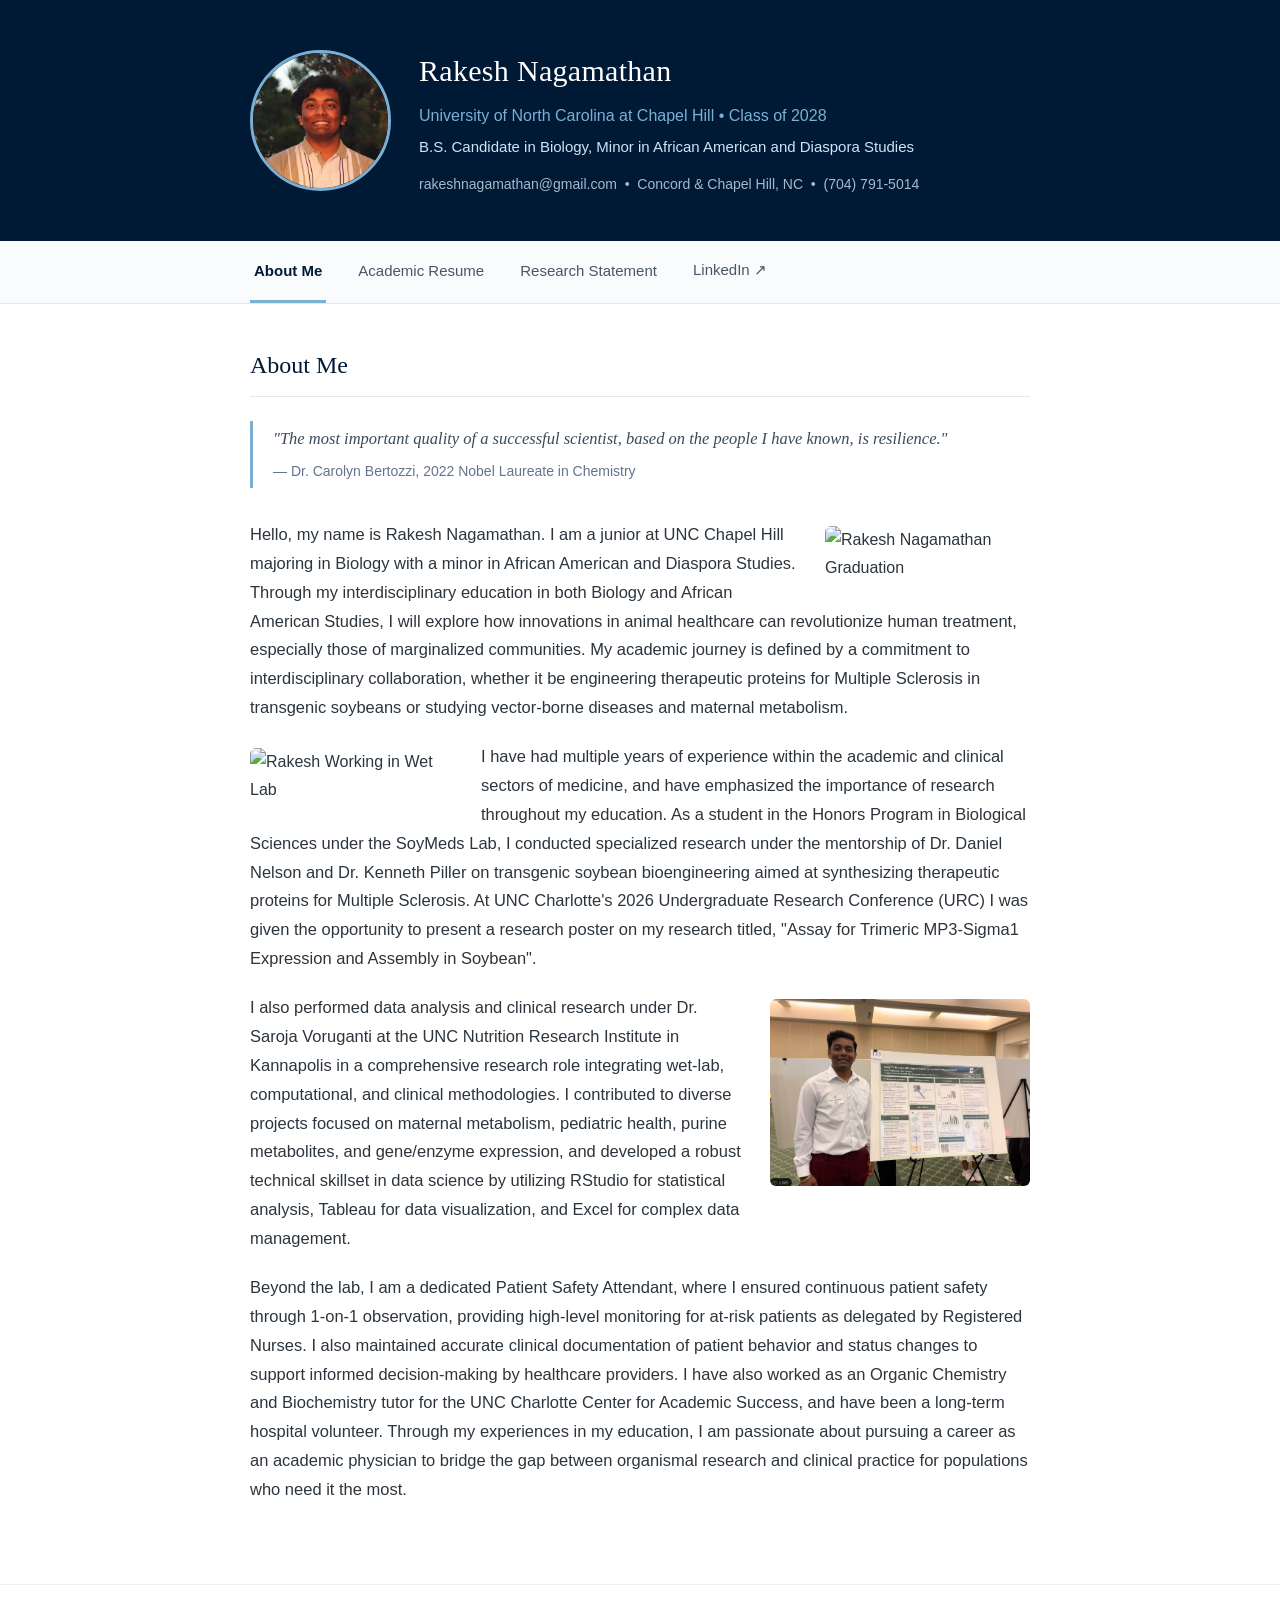
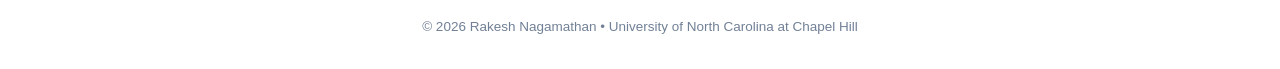
==== index.html @ cd47773c "Update academic portfolia" ====
<!DOCTYPE html>
<html lang="en">
<head>
    <meta charset="UTF-8">
    <meta name="viewport" content="width=device-width, initial-scale=1.0">
    <title>Rakesh Nagamathan - Academic Portfolio</title>
    <style>
        body {
            font-family: 'Calibri', 'Segoe UI', Arial, sans-serif;
            background: #ffffff;
            color: #2c353d;
            margin: 0;
            line-height: 1.75;
        }

        h1, h2, .quote-box {
            font-family: 'Georgia', serif;
        }

        /* Clean Header */
        header {
            background: #001A36;
            color: white;
            padding: 45px 20px;
        }

        .container {
            max-width: 780px;
            margin: 0 auto;
        }

        .profile-container {
            display: flex;
            align-items: center;
            gap: 28px;
        }

        .profile-img {
            width: 135px;
            height: 135px;
            border-radius: 50%;
            border: 3px solid #7BAFD4;
            object-fit: cover;
        }

        h1 {
            margin: 0;
            font-size: 30px;
            font-weight: normal;
            letter-spacing: 0.3px;
        }

        .class-year {
            color: #7BAFD4;
            font-size: 16px;
            display: block;
            margin-top: 4px;
        }

        .subtitle {
            color: #d0e4f5;
            margin-top: 4px;
            font-size: 15px;
        }

        .contact-info {
            font-size: 14px;
            margin-top: 12px;
            color: #a8b8c8;
        }

        /* Minimalist Underline Navigation */
        nav {
            border-bottom: 1px solid #e2e8f0;
            background: #fafbfc;
        }

        .nav-inner {
            display: flex;
            gap: 28px;
            padding: 0 20px;
        }

        .nav-btn {
            font-family: inherit;
            background: none;
            border: none;
            border-bottom: 3px solid transparent;
            color: #4a5568;
            padding: 16px 4px;
            font-size: 15px;
            cursor: pointer;
            text-decoration: none;
            transition: color 0.2s, border-color 0.2s;
        }

        .nav-btn:hover {
            color: #001A36;
        }

        .nav-btn.active {
            color: #001A36;
            font-weight: bold;
            border-bottom-color: #7BAFD4;
        }

        /* Main Content */
        main {
            padding: 40px 20px 60px;
        }

        h2 {
            color: #001A36;
            font-size: 24px;
            font-weight: normal;
            margin: 0 0 24px;
            padding-bottom: 10px;
            border-bottom: 1px solid #e2e8f0;
        }

        p {
            font-size: 16.5px;
            margin: 0 0 20px;
        }

        /* Clean Editorial Quote */
        .quote-box {
            border-left: 3px solid #7BAFD4;
            padding: 4px 0 4px 20px;
            margin: 0 0 32px;
            font-style: italic;
            color: #3b4a59;
            font-size: 16.5px;
        }

        .quote-author {
            font-family: 'Calibri', 'Segoe UI', Arial, sans-serif;
            font-style: normal;
            color: #64748b;
            display: block;
            margin-top: 6px;
            font-size: 14px;
        }

        /* Subtle Floated Images */
        .float-right, .float-left {
            width: 205px;
            border-radius: 6px;
        }
        .float-right { float: right; margin: 6px 0 18px 26px; }
        .float-left { float: left; margin: 6px 26px 18px 0; }
        .poster-img { width: 260px; }

        /* Tabs & PDF */
        .tab-section { display: none; }
        .tab-section.active { display: block; }

        iframe {
            width: 100%;
            height: 720px;
            border: 1px solid #e2e8f0;
            border-radius: 6px;
        }

        footer {
            text-align: center;
            padding: 30px 20px;
            font-size: 13.5px;
            color: #718096;
            border-top: 1px solid #edf2f7;
        }

        @media (max-width: 600px) {
            .profile-container { flex-direction: column; text-align: center; }
            .nav-inner { justify-content: center; flex-wrap: wrap; gap: 16px; }
            .float-right, .float-left, .poster-img { float: none; display: block; margin: 20px auto; width: 100%; max-width: 280px; }
        }
    </style>
</head>
<body>

    <header>
        <div class="container profile-container">
            <img src="edited-photo.png" alt="Rakesh Nagamathan Profile Photo" class="profile-img">
            <div>
                <h1>Rakesh Nagamathan</h1>
                <span class="class-year">University of North Carolina at Chapel Hill • Class of 2028</span>
                <div class="subtitle">B.S. Candidate in Biology, Minor in African American and Diaspora Studies</div>
                <div class="contact-info">
                    rakeshnagamathan@gmail.com &nbsp;•&nbsp; Concord &amp; Chapel Hill, NC &nbsp;•&nbsp; (704) 791-5014
                </div>
            </div>
        </div>
    </header>

    <nav>
        <div class="container nav-inner">
            <button class="nav-btn active" onclick="openTab('about', this)">About Me</button>
            <button class="nav-btn" onclick="openTab('resume', this)">Academic Resume</button>
            <button class="nav-btn" onclick="openTab('research', this)">Research Statement</button>
            <a href="https://www.linkedin.com/in/rakesh-nagamathan" target="_blank" class="nav-btn">LinkedIn ↗</a>
        </div>
    </nav>

    <main class="container">
        <!-- 1. ABOUT ME -->
        <section id="about" class="tab-section active">
            <h2>About Me</h2>
            <div class="quote-box">
                "The most important quality of a successful scientist, based on the people I have known, is resilience."
                <span class="quote-author">— Dr. Carolyn Bertozzi, 2022 Nobel Laureate in Chemistry</span>
            </div>

            <img src="IMG_0567 2.jpg" alt="Rakesh Nagamathan Graduation" class="float-right">
            <p>
                Hello, my name is Rakesh Nagamathan. I am a junior at UNC Chapel Hill majoring in Biology with a minor in African American and Diaspora Studies. Through my interdisciplinary education in both Biology and African American Studies, I will explore how innovations in animal healthcare can revolutionize human treatment, especially those of marginalized communities. My academic journey is defined by a commitment to interdisciplinary collaboration, whether it be engineering therapeutic proteins for Multiple Sclerosis in transgenic soybeans or studying vector-borne diseases and maternal metabolism.
            </p>

            <img src="IMG_1037.jpeg" alt="Rakesh Working in Wet Lab" class="float-left">
            <p>
                I have had multiple years of experience within the academic and clinical sectors of medicine, and have emphasized the importance of research throughout my education. As a student in the Honors Program in Biological Sciences under the SoyMeds Lab, I conducted specialized research under the mentorship of Dr. Daniel Nelson and Dr. Kenneth Piller on transgenic soybean bioengineering aimed at synthesizing therapeutic proteins for Multiple Sclerosis. At UNC Charlotte's 2026 Undergraduate Research Conference (URC) I was given the opportunity to present a research poster on my research titled, "Assay for Trimeric MP3-Sigma1 Expression and Assembly in Soybean".
            </p>

            <img src="pic.png" alt="Rakesh Presenting Research Poster at URC" class="float-right poster-img">
            <p>
                I also performed data analysis and clinical research under Dr. Saroja Voruganti at the UNC Nutrition Research Institute in Kannapolis in a comprehensive research role integrating wet-lab, computational, and clinical methodologies. I contributed to diverse projects focused on maternal metabolism, pediatric health, purine metabolites, and gene/enzyme expression, and developed a robust technical skillset in data science by utilizing RStudio for statistical analysis, Tableau for data visualization, and Excel for complex data management.
            </p>

            <p>
                Beyond the lab, I am a dedicated Patient Safety Attendant, where I ensured continuous patient safety through 1-on-1 observation, providing high-level monitoring for at-risk patients as delegated by Registered Nurses. I also maintained accurate clinical documentation of patient behavior and status changes to support informed decision-making by healthcare providers. I have also worked as an Organic Chemistry and Biochemistry tutor for the UNC Charlotte Center for Academic Success, and have been a long-term hospital volunteer. Through my experiences in my education, I am passionate about pursuing a career as an academic physician to bridge the gap between organismal research and clinical practice for populations who need it the most.
            </p>
        </section>

        <!-- 2. RESUME -->
        <section id="resume" class="tab-section">
            <h2>Academic Resume</h2>
            <iframe src="resume.pdf"></iframe>
        </section>

        <!-- 3. RESEARCH STATEMENT -->
        <section id="research" class="tab-section">
            <h2>Research Statement</h2>
            <div class="quote-box">
                "I think a career in science inevitably teaches someone how to cope with failure."
                <span class="quote-author">— Dr. Carolyn Bertozzi, 2022 Nobel Laureate in Chemistry</span>
            </div>

            <p>
                Throughout my undergraduate career, I have developed an extensive array of skills across numerous disciplines in order to maintain the competencies required to succeed in scientific research in my future career. I began my journey as an undergraduate researcher in UNC Charlotte’s Epidemiology and Community Health Department alongside Dr. Rafael Vieira in a wet lab, field, and computational lab setting. I participated in field sampling across Mecklenburg County, collecting ticks, deer spleens, and deer keds, and learned the identification of all major North Carolina tick species and pathogens. Additionally, I performed multiple wet-lab procedures, including tick imaging, DNA/RNA extractions, nested and regular PCR, and gel electrophoresis.
            </p>

            <p>
                With this basis of research, I was able to expand my skills into the clinical sector, where I conducted research in UNC Chapel Hill's Nutrition Research Institute under Dr. Saroja Voruganti in a wet lab, computational lab, and clinical lab setting. I had the unique opportunity to work on projects involving children’s health, gene and enzyme expression, and maternal metabolism. Moreover, I learned how to use Tableau for data visualization, R Studio for data analysis, and Microsoft Excel to organize and collect data. Also, I performed wet-lab procedures including protein assays, PCR, blood aliquoting, and cell culture. Finally, I shadowed participants in a clinical setting and understood the process of participation in a study.
            </p>

            <p>
                My interest in human health and applications of molecular biology led me to begin my Honors Thesis research in UNC Charlotte’s Biology Department under Dr. Daniel Nelson on a transgenic soybean project. My focus was on expressing a therapeutic protein for multiple sclerosis in soybean plants for future animal testing. I worked with complex scientific literature and learned how to communicate scientific information in a digestible manner, while also perfecting protein assay methods and procedures in the wet lab.
            </p>

            <p>
                Working on projects involving childhood obesity and children’s health in Dr. Voruganti’s Lab, and developing my own research and honors thesis involving immunology and molecular biology in the SoyMeds lab inspired me to continue research in Pediatric Infectious Diseases at UNC Chapel Hill, where I joined the Darville Lab to work on finding a suitable vaccine against <em>Chlamydia trachomatis</em>. <em>C. trachomatis</em> is an obligate intracellular bacterium, globally recognized as the most common sexually transmitted bacterium in the world. 75–80% of females and 65–70% of males that contract Chlamydia are asymptomatic, consequently allowing for increased transmission due to a lack of accurate diagnosis. Sexually active adolescents who contract and are diagnosed with Chlamydia administer antibiotics such as Doxycycline and Azithromycin, both of which do not prevent reinfection cycles or promote herd immunity. Overall, due to its increased incidence rates, there becomes a need to develop a cure that permanently prevents its transmission between hosts.
            </p>

            <p>
                According to Dr. Toni Darville, technologies and “molecular approaches” within the last 15 years have helped progress the development of a vaccine that can act against “chlamydia[l]” infection. The Darville lab has recently developed a conjugated vaccine, CPAF-STG1151, which has shown promising results in mouse models through intramuscular administration, characterized by lower bacterial burden and variable gross pathology. In my honors thesis in the Darville lab, I want to investigate how different routes of administration, such as intravaginal and transcervical routes, can affect the efficacy of the vaccine. Through my past experience and honors thesis, I will have developed a deep understanding of research, and will be able to continue performing and involving myself in the field of medicine, which is dependent on the development of newer approaches to solve long-lasting ailments.
            </p>
        </section>
    </main>

    <footer>
        &copy; 2026 Rakesh Nagamathan • University of North Carolina at Chapel Hill
    </footer>

    <script>
        function openTab(tabId, btn) {
            document.querySelectorAll('.tab-section, .nav-btn').forEach(el => el.classList.remove('active'));
            document.getElementById(tabId).classList.add('active');
            btn.classList.add('active');
        }
    </script>
</body>
</html>
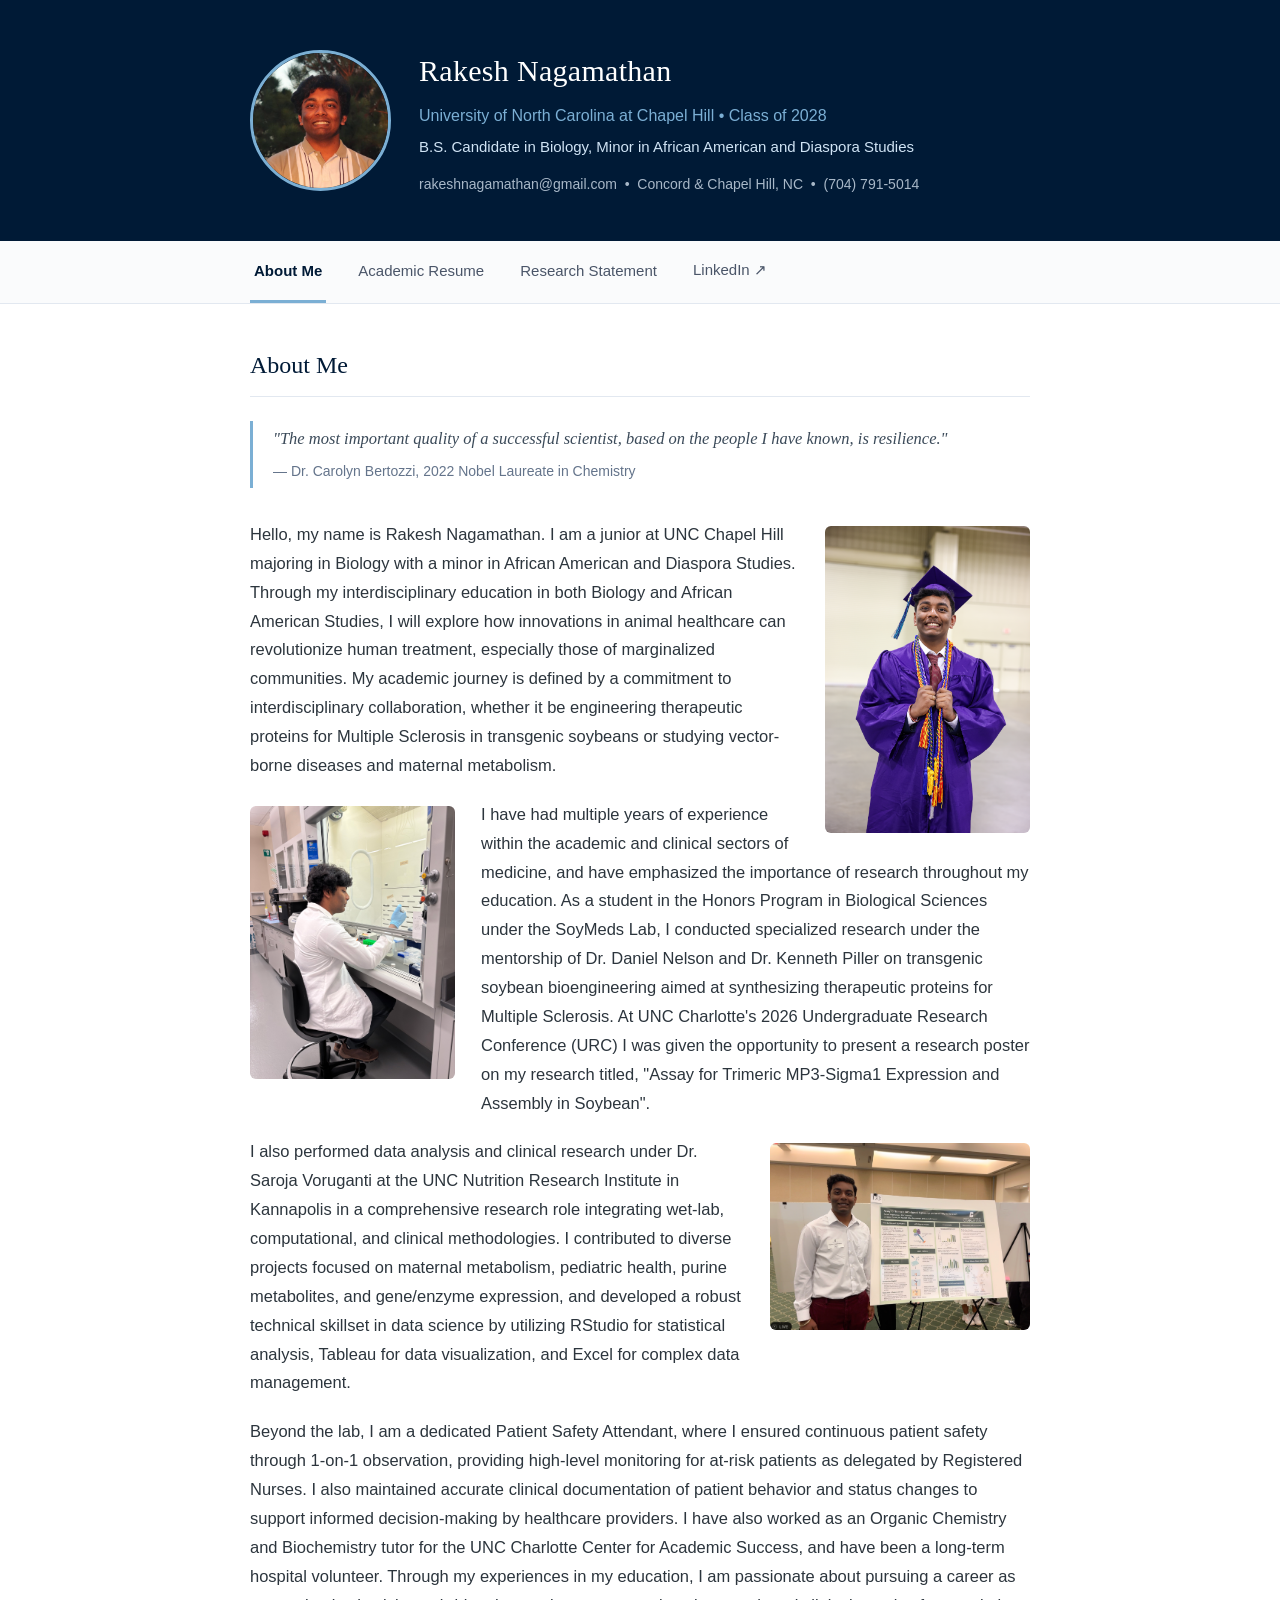
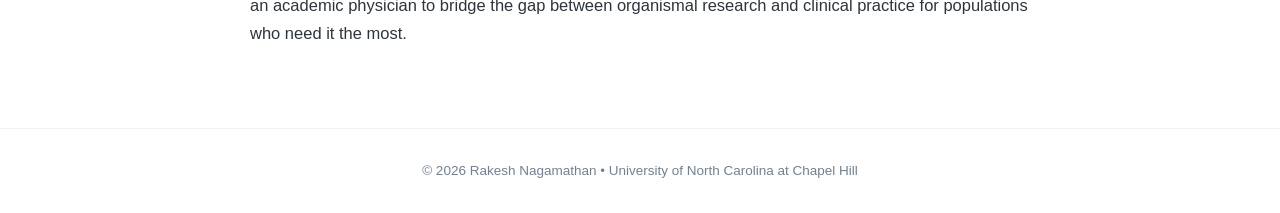
==== commit c5dc5ef4: "Match uppercase image extensions" ====
--- a/index.html
+++ b/index.html
@@ -211,12 +211,12 @@
                 <span class="quote-author">— Dr. Carolyn Bertozzi, 2022 Nobel Laureate in Chemistry</span>
             </div>
 
-            <img src="IMG_0567 2.jpg" alt="Rakesh Nagamathan Graduation" class="float-right">
+            <img src="IMG_0567 2.JPG" alt="Rakesh Nagamathan Graduation" class="float-right">
             <p>
                 Hello, my name is Rakesh Nagamathan. I am a junior at UNC Chapel Hill majoring in Biology with a minor in African American and Diaspora Studies. Through my interdisciplinary education in both Biology and African American Studies, I will explore how innovations in animal healthcare can revolutionize human treatment, especially those of marginalized communities. My academic journey is defined by a commitment to interdisciplinary collaboration, whether it be engineering therapeutic proteins for Multiple Sclerosis in transgenic soybeans or studying vector-borne diseases and maternal metabolism.
             </p>
 
-            <img src="IMG_1037.jpeg" alt="Rakesh Working in Wet Lab" class="float-left">
+            <img src="IMG_1037.JPEG" alt="Rakesh Working in Wet Lab" class="float-left">
             <p>
                 I have had multiple years of experience within the academic and clinical sectors of medicine, and have emphasized the importance of research throughout my education. As a student in the Honors Program in Biological Sciences under the SoyMeds Lab, I conducted specialized research under the mentorship of Dr. Daniel Nelson and Dr. Kenneth Piller on transgenic soybean bioengineering aimed at synthesizing therapeutic proteins for Multiple Sclerosis. At UNC Charlotte's 2026 Undergraduate Research Conference (URC) I was given the opportunity to present a research poster on my research titled, "Assay for Trimeric MP3-Sigma1 Expression and Assembly in Soybean".
             </p>
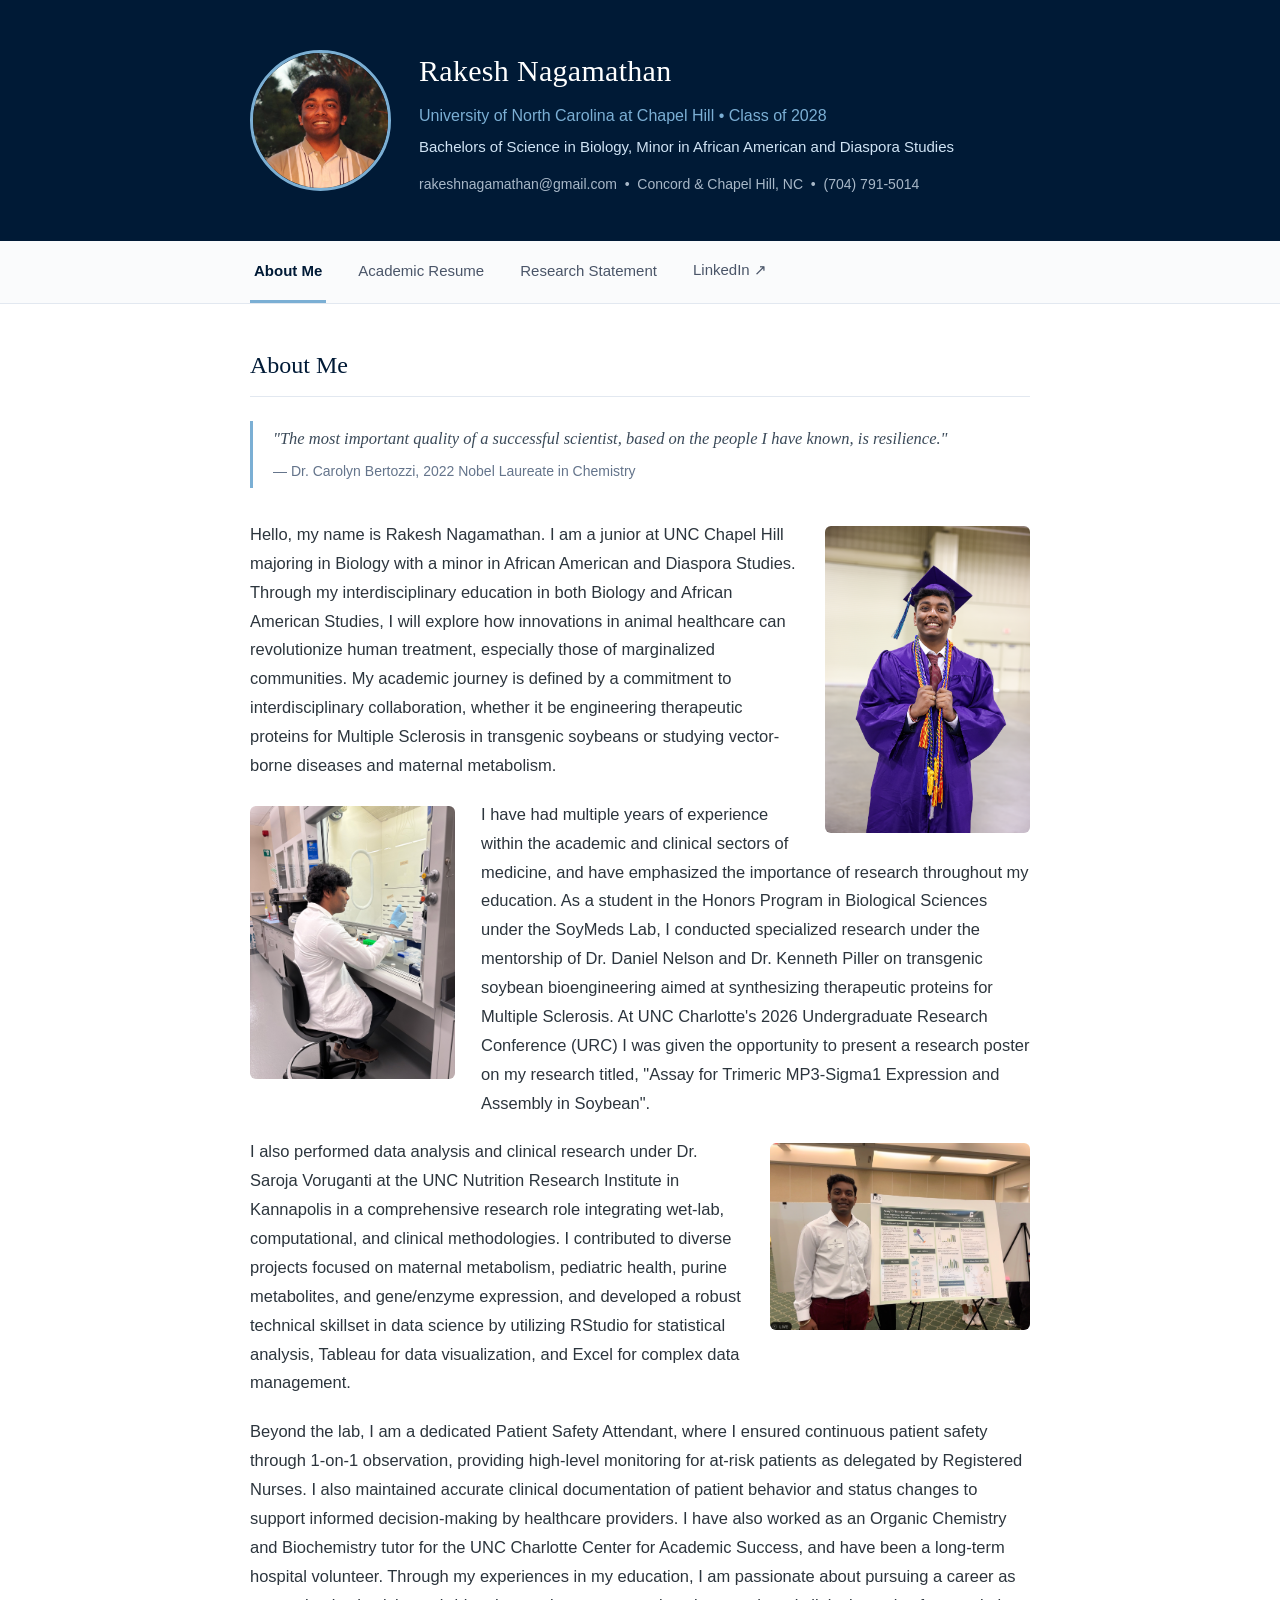
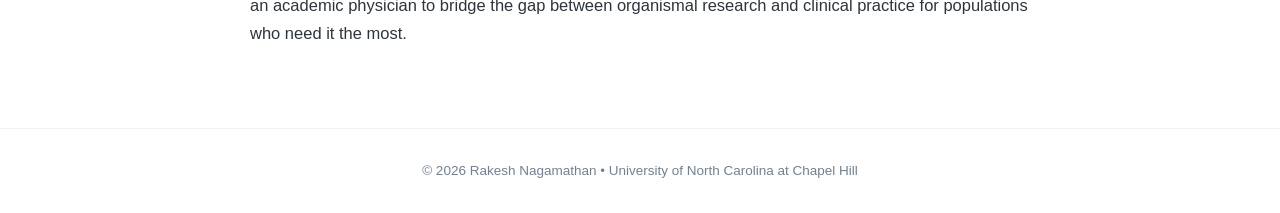
==== commit cd0ecd95: "Update academic portfolio" ====
--- a/index.html
+++ b/index.html
@@ -185,7 +185,7 @@
             <div>
                 <h1>Rakesh Nagamathan</h1>
                 <span class="class-year">University of North Carolina at Chapel Hill • Class of 2028</span>
-                <div class="subtitle">B.S. Candidate in Biology, Minor in African American and Diaspora Studies</div>
+                <div class="subtitle">Bachelors of Science in Biology, Minor in African American and Diaspora Studies</div>
                 <div class="contact-info">
                     rakeshnagamathan@gmail.com &nbsp;•&nbsp; Concord &amp; Chapel Hill, NC &nbsp;•&nbsp; (704) 791-5014
                 </div>
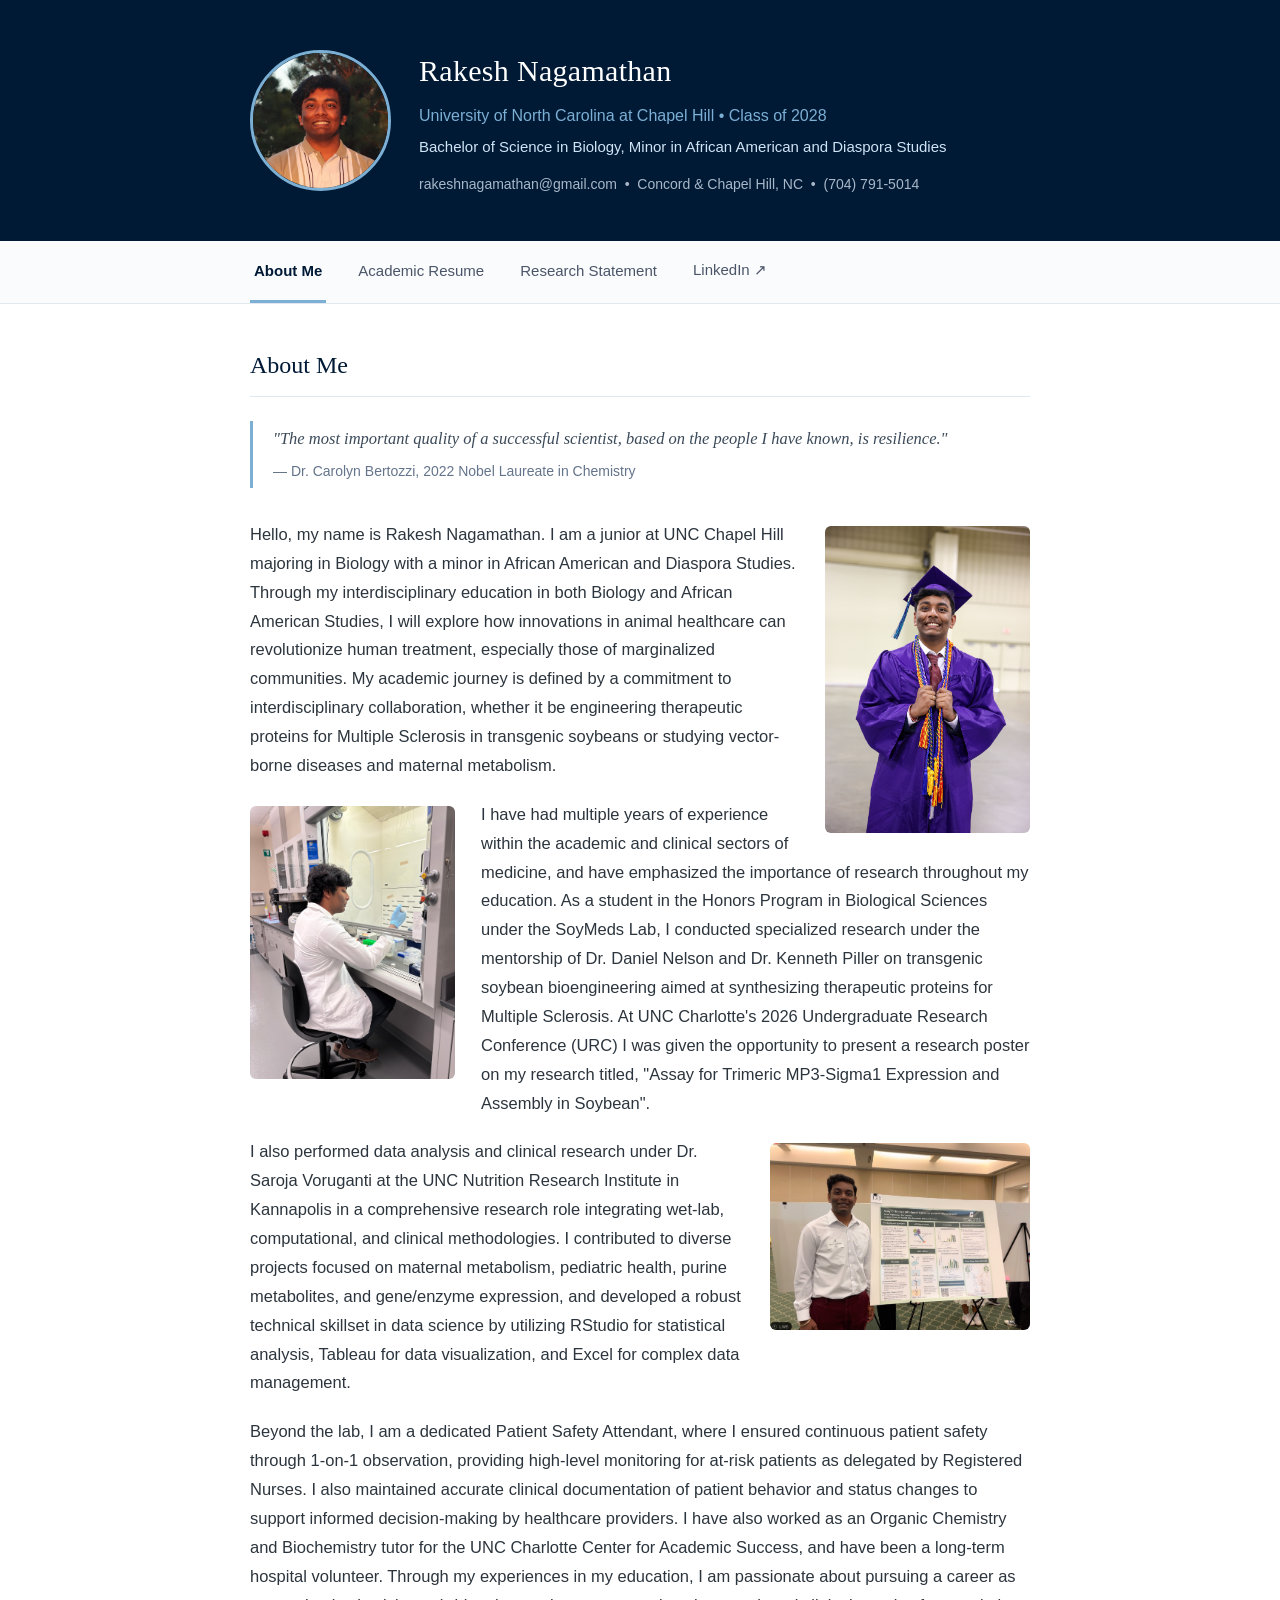
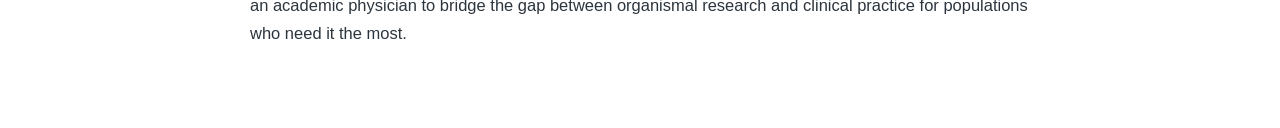
==== commit b66b5fbc: "Update research statement with poster and publication" ====
--- a/index.html
+++ b/index.html
@@ -185,7 +185,7 @@
             <div>
                 <h1>Rakesh Nagamathan</h1>
                 <span class="class-year">University of North Carolina at Chapel Hill • Class of 2028</span>
-                <div class="subtitle">Bachelors of Science in Biology, Minor in African American and Diaspora Studies</div>
+                <div class="subtitle">Bachelor of Science in Biology, Minor in African American and Diaspora Studies</div>
                 <div class="contact-info">
                     rakeshnagamathan@gmail.com &nbsp;•&nbsp; Concord &amp; Chapel Hill, NC &nbsp;•&nbsp; (704) 791-5014
                 </div>
@@ -264,12 +264,16 @@
             <p>
                 According to Dr. Toni Darville, technologies and “molecular approaches” within the last 15 years have helped progress the development of a vaccine that can act against “chlamydia[l]” infection. The Darville lab has recently developed a conjugated vaccine, CPAF-STG1151, which has shown promising results in mouse models through intramuscular administration, characterized by lower bacterial burden and variable gross pathology. In my honors thesis in the Darville lab, I want to investigate how different routes of administration, such as intravaginal and transcervical routes, can affect the efficacy of the vaccine. Through my past experience and honors thesis, I will have developed a deep understanding of research, and will be able to continue performing and involving myself in the field of medicine, which is dependent on the development of newer approaches to solve long-lasting ailments.
             </p>
+
+           <h2>Published Work</h2>
+            <p>
+                Read my published work on Breast Cancer Hub: <a href="https://www.breastcancerhub.org/breast-cancer/about-breast-cancer-in-asia" target="_blank">About Breast Cancer in Asia ↗</a>
+            </p>
+
+            <h2>Research Poster</h2>
+            <iframe src="poster.pdf"></iframe>
         </section>
     </main>
-
-    <footer>
-        &copy; 2026 Rakesh Nagamathan • University of North Carolina at Chapel Hill
-    </footer>
 
     <script>
         function openTab(tabId, btn) {
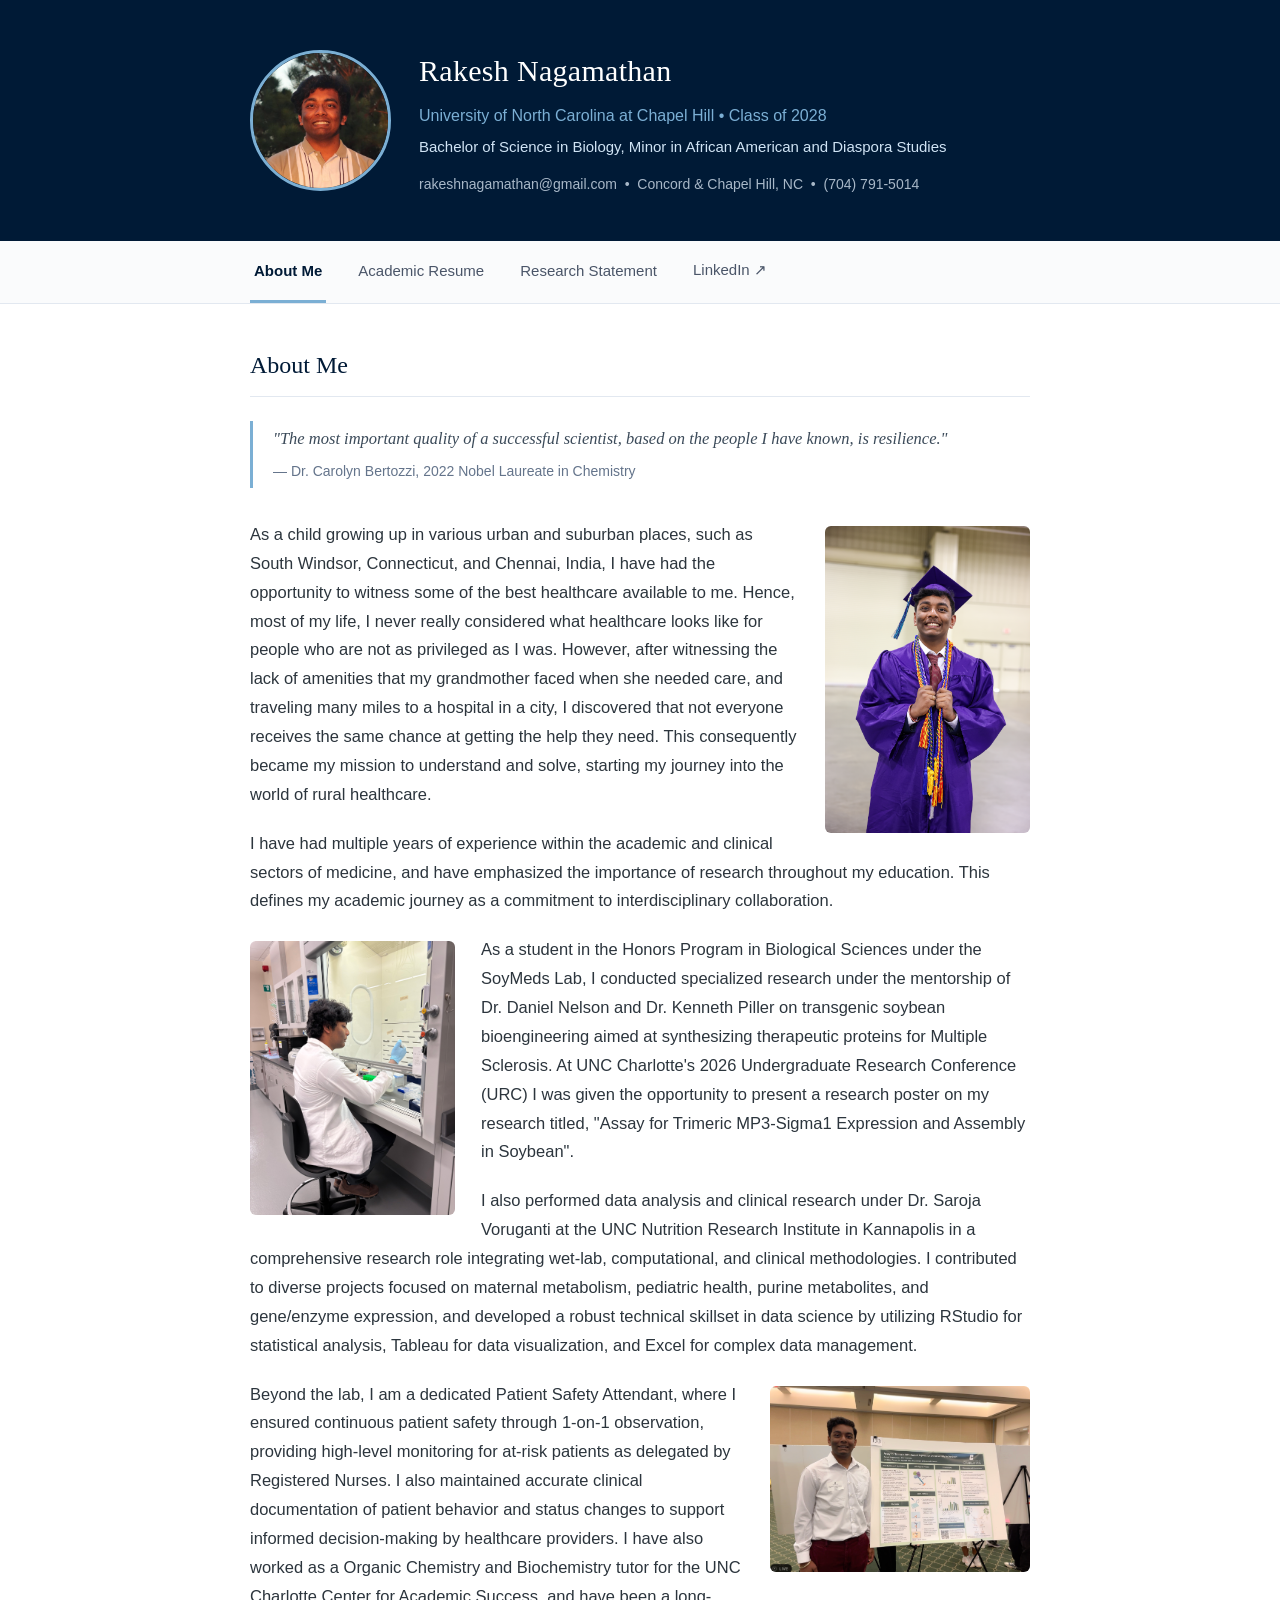
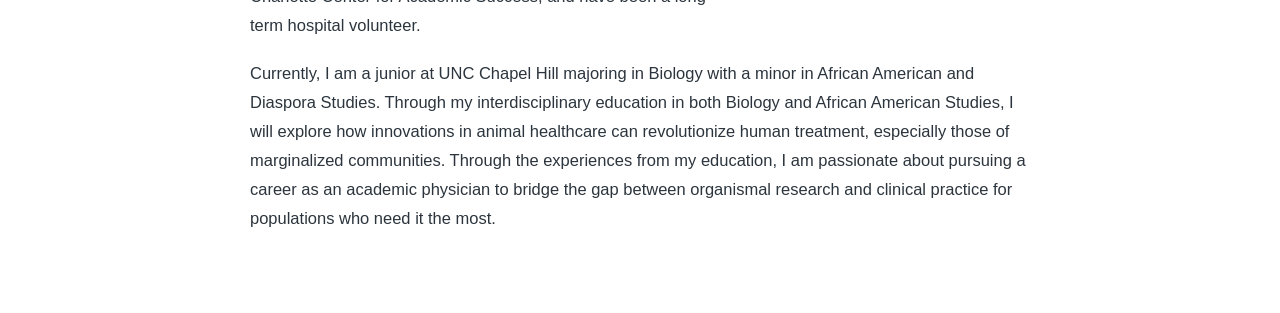
==== commit c35094a2: "lol" ====
--- a/index.html
+++ b/index.html
@@ -213,22 +213,32 @@
 
             <img src="IMG_0567 2.JPG" alt="Rakesh Nagamathan Graduation" class="float-right">
             <p>
-                Hello, my name is Rakesh Nagamathan. I am a junior at UNC Chapel Hill majoring in Biology with a minor in African American and Diaspora Studies. Through my interdisciplinary education in both Biology and African American Studies, I will explore how innovations in animal healthcare can revolutionize human treatment, especially those of marginalized communities. My academic journey is defined by a commitment to interdisciplinary collaboration, whether it be engineering therapeutic proteins for Multiple Sclerosis in transgenic soybeans or studying vector-borne diseases and maternal metabolism.
-            </p>
-
+As a child growing up in various urban and suburban places, such as South Windsor, Connecticut, and Chennai, India, I have had the opportunity to witness some of the best healthcare available to me. Hence, most of my life, I never really considered what healthcare looks like for people who are not as privileged as I was. However, after witnessing the lack of amenities that my grandmother faced when she needed care, and traveling many miles to a hospital in a city, I discovered that not everyone receives the same chance at getting the help they need. This consequently became my mission to understand and solve, starting my journey into the world of rural healthcare.          
+  </p>
+            <p>
+I have had multiple years of experience within the academic and clinical sectors of medicine, and have emphasized the importance of research throughout my education. This defines my academic journey as a commitment to interdisciplinary collaboration. 
+            </p>
             <img src="IMG_1037.JPEG" alt="Rakesh Working in Wet Lab" class="float-left">
             <p>
-                I have had multiple years of experience within the academic and clinical sectors of medicine, and have emphasized the importance of research throughout my education. As a student in the Honors Program in Biological Sciences under the SoyMeds Lab, I conducted specialized research under the mentorship of Dr. Daniel Nelson and Dr. Kenneth Piller on transgenic soybean bioengineering aimed at synthesizing therapeutic proteins for Multiple Sclerosis. At UNC Charlotte's 2026 Undergraduate Research Conference (URC) I was given the opportunity to present a research poster on my research titled, "Assay for Trimeric MP3-Sigma1 Expression and Assembly in Soybean".
+As a student in the Honors Program in Biological Sciences under the SoyMeds Lab, I conducted specialized research under the mentorship of Dr. Daniel Nelson and Dr. Kenneth Piller on transgenic soybean bioengineering aimed at synthesizing therapeutic proteins for Multiple Sclerosis. At UNC Charlotte's 2026 Undergraduate Research Conference (URC) I was given the opportunity to present a research poster on my research titled, "Assay for Trimeric MP3-Sigma1 Expression and Assembly in Soybean". 
+            </p>
+
+            <p>
+I also performed data analysis and clinical research under Dr. Saroja Voruganti at the UNC Nutrition Research Institute in Kannapolis in a comprehensive research role integrating wet-lab, computational, and clinical methodologies. I contributed to diverse projects focused on maternal metabolism, pediatric health, purine metabolites, and gene/enzyme expression, and developed a robust technical skillset in data science by utilizing RStudio for statistical analysis, Tableau for data visualization, and Excel for complex data management. 
             </p>
 
             <img src="pic.png" alt="Rakesh Presenting Research Poster at URC" class="float-right poster-img">
-            <p>
-                I also performed data analysis and clinical research under Dr. Saroja Voruganti at the UNC Nutrition Research Institute in Kannapolis in a comprehensive research role integrating wet-lab, computational, and clinical methodologies. I contributed to diverse projects focused on maternal metabolism, pediatric health, purine metabolites, and gene/enzyme expression, and developed a robust technical skillset in data science by utilizing RStudio for statistical analysis, Tableau for data visualization, and Excel for complex data management.
-            </p>
-
-            <p>
-                Beyond the lab, I am a dedicated Patient Safety Attendant, where I ensured continuous patient safety through 1-on-1 observation, providing high-level monitoring for at-risk patients as delegated by Registered Nurses. I also maintained accurate clinical documentation of patient behavior and status changes to support informed decision-making by healthcare providers. I have also worked as an Organic Chemistry and Biochemistry tutor for the UNC Charlotte Center for Academic Success, and have been a long-term hospital volunteer. Through my experiences in my education, I am passionate about pursuing a career as an academic physician to bridge the gap between organismal research and clinical practice for populations who need it the most.
-            </p>
+
+            <p>
+Beyond the lab, I am a dedicated Patient Safety Attendant, where I ensured continuous patient safety through 1-on-1 observation, providing high-level monitoring for at-risk patients as delegated by Registered Nurses. I also maintained accurate clinical documentation of patient behavior and status changes to support informed decision-making by healthcare providers. I have also worked as a Organic Chemistry and Biochemistry tutor for the UNC Charlotte Center for Academic Success, and have been a long-term hospital volunteer. 
+
+            </p>
+            <p>
+Currently, I am a junior at UNC Chapel Hill majoring in Biology with a minor in African American and Diaspora Studies. Through my interdisciplinary education in both Biology and African American Studies, I will explore how innovations in animal healthcare can revolutionize human treatment, especially those of marginalized communities. Through the experiences from my education, I am passionate about pursuing a career as an academic physician to bridge the gap between organismal research and clinical practice for populations who need it the most.
+            </p>
+
+
+
         </section>
 
         <!-- 2. RESUME -->
@@ -269,6 +279,9 @@
             <p>
                 Read my published work on Breast Cancer Hub: <a href="https://www.breastcancerhub.org/breast-cancer/about-breast-cancer-in-asia" target="_blank">About Breast Cancer in Asia ↗</a>
             </p>
+            <p>
+                Watch one of my TEDx Talks: <a href="https://www.youtube.com/watch?v=gmJ4N-Fkcug" target="_blank">TEDx Talk: Diversity and Inclusion for the Modern Audience ↗</a>
+            </p>
 
             <h2>Research Poster</h2>
             <iframe src="poster.pdf"></iframe>
